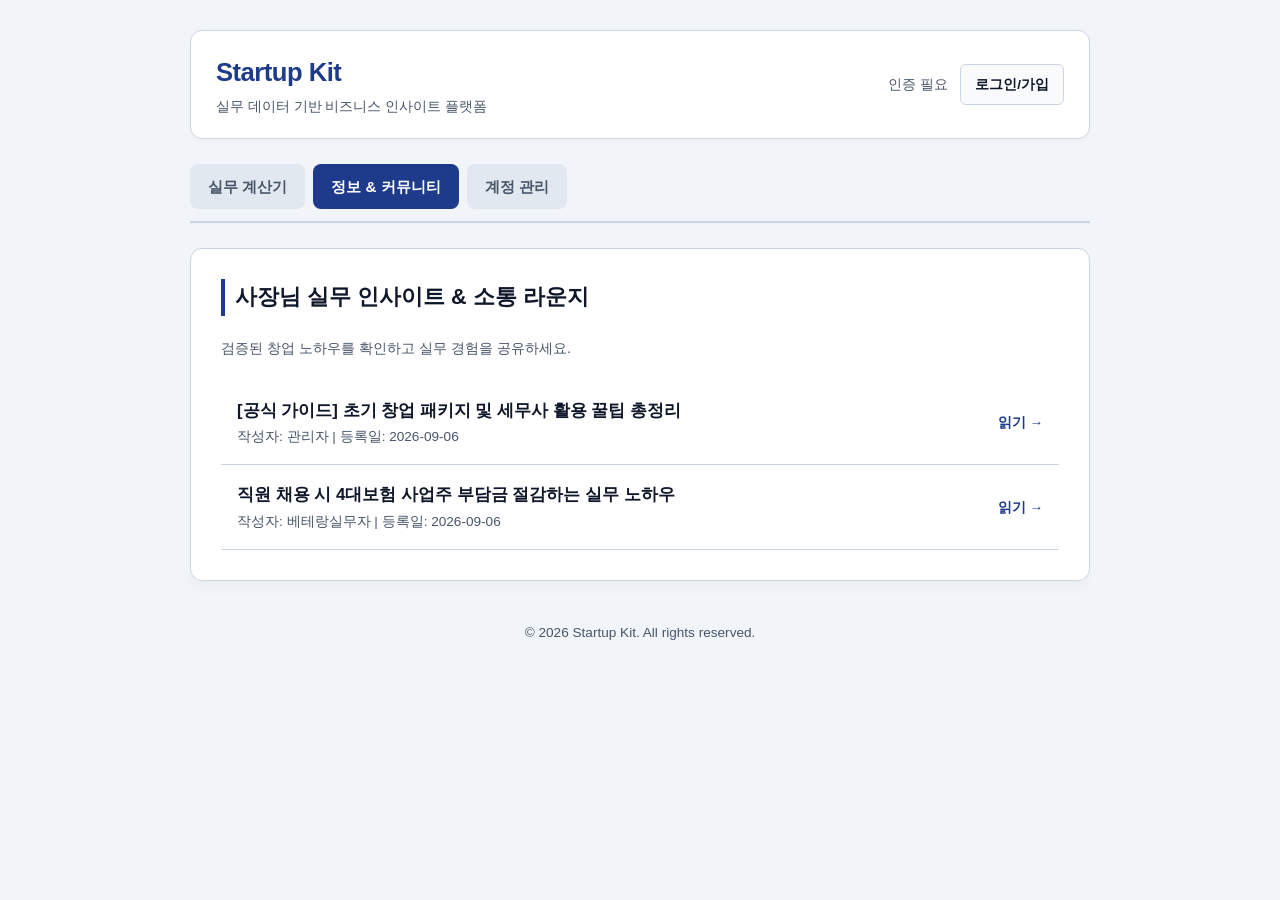
==== community.html @ 8dee493a "Add files via upload" ====
<!DOCTYPE html>
<html lang="ko">
<head>
    <meta charset="UTF-8">
    <meta name="viewport" content="width=device-width, initial-scale=1.0">
    <title>Startup Kit - 사장님 실무 인사이트 & 커뮤니티</title>
    <script async src="https://pagead2.googlesyndication.com/pagead/js/adsbygoogle.js?client=ca-pub-5924680090368411" crossorigin="anonymous"></script>
    <meta name="naver-site-verification" content="8bc5bc1fcde8ded1285e14e2f4ae3583fc9de1a2" />
    <link rel="stylesheet" href="style.css">
</head>
<body>
<div class="container">
    <header>
        <div>
            <h1>Startup Kit</h1>
            <p style="font-size:0.85rem; color:var(--text-sub);">실무 데이터 기반 비즈니스 인사이트 플랫폼</p>
        </div>
        <div class="user-panel" id="user-panel">
            <span id="welcome-msg">인증 필요</span>
            <a href="index.html#auth" id="auth-link-btn">로그인/가입</a>
            <button id="logout-btn" style="display:none; background:#ef4444; color:#fff; border:none;" onclick="handleLogout()">로그아웃</button>
        </div>
    </header>

    <div class="nav-bar">
        <a href="index.html" class="nav-btn">실무 계산기</a>
        <a href="community.html" class="nav-btn active">정보 & 커뮤니티</a>
        <a href="index.html#auth" class="nav-btn" id="nav-auth-btn">계정 관리</a>
    </div>

    <div class="card">
        <div style="display:flex; justify-content:space-between; align-items:center; margin-bottom:20px;">
            <div>
                <h2>사장님 실무 인사이트 & 소통 라운지</h2>
                <p style="font-size:0.9rem; color:var(--text-sub);">검증된 창업 노하우를 확인하고 실무 경험을 공유하세요.</p>
            </div>
            <button class="btn-action" id="write-btn" style="width:auto; padding:10px 18px; margin-top:0; display:none;" onclick="toggleWriteForm()">공식/지식 글쓰기</button>
        </div>

        <div id="write-section" style="display:none; background:#f8fafc; padding:20px; border-radius:8px; border:1px solid var(--border); margin-bottom:20px;">
            <h3 style="font-size:1.05rem; margin-bottom:12px; color:var(--primary);">신규 인사이트 / 정보글 등록</h3>
            <div class="input-group"><label>글 제목</label><input type="text" id="post_title" placeholder="제목을 입력하세요"></div>
            <div class="input-group"><label>본문 내용</label><textarea id="post_content" placeholder="창업 노하우나 세무·노무 실무 정보를 상세히 공유해주세요"></textarea></div>
            <button class="btn-action" onclick="savePost()">게시글 등록 발행</button>
        </div>

        <div id="post-list-container">
            <ul class="post-list" id="post-ul"></ul>
        </div>

        <div id="post-detail-view" style="display:none;">
            <button onclick="backToList()" style="padding:8px 14px; font-size:0.85rem; background:#e2e8f0; border:none; border-radius:6px; cursor:pointer; margin-bottom:15px; font-weight:bold;">← 목록으로 돌아가기</button>
            <div class="post-detail">
                <h3 id="detail-title" style="font-size:1.25rem; color:var(--primary); margin-bottom:10px; font-weight:bold;"></h3>
                <p id="detail-meta" style="font-size:0.85rem; color:var(--text-sub); border-bottom:1px solid var(--border); padding-bottom:10px; margin-bottom:15px;"></p>
                <div id="detail-content" style="font-size:1rem; white-space: pre-line; line-height: 1.8;"></div>
            </div>
        </div>
    </div>

    <footer><p>&copy; 2026 Startup Kit. All rights reserved.</p></footer>
</div>
<script src="script.js"></script>
</body>
</html>
---- style.css ----
:root {
    --primary: #1e3a8a;
    --primary-hover: #1e40af;
    --accent: #d97706;
    --bg-color: #f1f5f9;
    --card-bg: #ffffff;
    --text-main: #0f172a;
    --text-sub: #475569;
    --border: #cbd5e1;
}
* { box-sizing: border-box; margin: 0; padding: 0; font-family: 'Apple SD Gothic Neo', 'Malgun Gothic', sans-serif; }
body { background-color: var(--bg-color); color: var(--text-main); line-height: 1.7; padding: 30px 20px; }
.container { max-width: 900px; margin: 0 auto; }

header { display: flex; justify-content: space-between; align-items: center; margin-bottom: 25px; background: #fff; padding: 20px 25px; border-radius: 12px; border: 1px solid var(--border); box-shadow: 0 4px 6px -1px rgba(0,0,0,0.02); }
header h1 { font-size: 1.6rem; color: var(--primary); font-weight: 800; letter-spacing: -0.5px; }
.user-panel { font-size: 0.9rem; color: var(--text-sub); display: flex; gap: 12px; align-items: center; }
.user-panel button, .user-panel a { padding: 8px 14px; font-size: 0.85rem; border: 1px solid var(--border); background: #f8fafc; border-radius: 6px; cursor: pointer; text-decoration: none; color: var(--text-main); font-weight: 600; }

.nav-bar { display: flex; gap: 8px; margin-bottom: 25px; border-bottom: 2px solid var(--border); padding-bottom: 12px; overflow-x: auto; }
.nav-btn { background: #e2e8f0; border: none; padding: 10px 18px; font-size: 0.95rem; font-weight: 700; border-radius: 8px; cursor: pointer; color: var(--text-sub); text-decoration: none; display: inline-block; transition: all 0.2s; }
.nav-btn.active { background: var(--primary); color: #ffffff; }

.card { background: var(--card-bg); border: 1px solid var(--border); border-radius: 12px; padding: 30px; box-shadow: 0 10px 15px -3px rgba(0,0,0,0.03); margin-bottom: 25px; }
h2 { font-size: 1.35rem; margin-bottom: 20px; color: var(--text-main); border-left: 4px solid var(--primary); padding-left: 10px; font-weight: 700; }

.input-group { margin-bottom: 16px; }
label { display: block; font-size: 0.9rem; font-weight: 700; margin-bottom: 6px; color: var(--text-main); }
input, select, textarea { width: 100%; padding: 12px; border: 1px solid var(--border); border-radius: 8px; font-size: 1rem; background: #fff; }
textarea { resize: vertical; height: 140px; }
input:focus, select:focus, textareafocus { outline: none; border-color: var(--primary); box-shadow: 0 0 0 3px rgba(30,58,138,0.1); }

.btn-action { width: 100%; background: var(--primary); color: #fff; border: none; padding: 14px; font-size: 1rem; font-weight: bold; border-radius: 8px; cursor: pointer; margin-top: 10px; transition: background 0.2s; }
.btn-action:hover { background: var(--primary-hover); }

.result-box { margin-top: 25px; background: #f8fafc; border-radius: 8px; padding: 18px; border: 1px solid var(--border); }
.result-item { display: flex; justify-content: space-between; margin-bottom: 8px; font-size: 0.95rem; }
.result-item span:last-child { font-weight: bold; }
.total-row { border-top: 1px solid var(--border); padding-top: 10px; margin-top: 10px; font-size: 1.05rem; font-weight: bold; color: var(--primary); }

.post-list { list-style: none; margin-top: 15px; }
.post-item { padding: 16px; border-bottom: 1px solid var(--border); cursor: pointer; transition: background 0.1s; display: flex; justify-content: space-between; align-items: center; }
.post-item:hover { background: #f8fafc; border-radius: 8px; }
.post-title { font-weight: bold; font-size: 1.05rem; color: var(--text-main); }
.post-meta { font-size: 0.85rem; color: var(--text-sub); }
.post-detail { background: #fff; padding: 25px; border: 1px solid var(--border); border-radius: 8px; margin-top: 15px; }

.auth-links { display: flex; justify-content: space-between; margin-top: 15px; font-size: 0.85rem; }
.auth-links a { color: var(--text-sub); text-decoration: none; cursor: pointer; }
.auth-links a:hover { color: var(--primary); text-decoration: underline; }

.modal-overlay { display: none; position: fixed; top: 0; left: 0; width: 100%; height: 100%; background: rgba(0,0,0,0.5); justify-content: center; align-items: center; z-index: 1000; }
.modal-card { background: #fff; padding: 25px; border-radius: 12px; width: 90%; max-width: 400px; box-shadow: 0 20px 25px -5px rgba(0,0,0,0.1); }
.modal-card h3 { font-size: 1.1rem; margin-bottom: 15px; color: var(--primary); }
.modal-close { background: #e2e8f0; border: none; padding: 8px 14px; border-radius: 6px; cursor: pointer; font-weight: bold; width: 100%; margin-top: 15px; }

footer { text-align: center; margin-top: 40px; font-size: 0.85rem; color: var(--text-sub); }
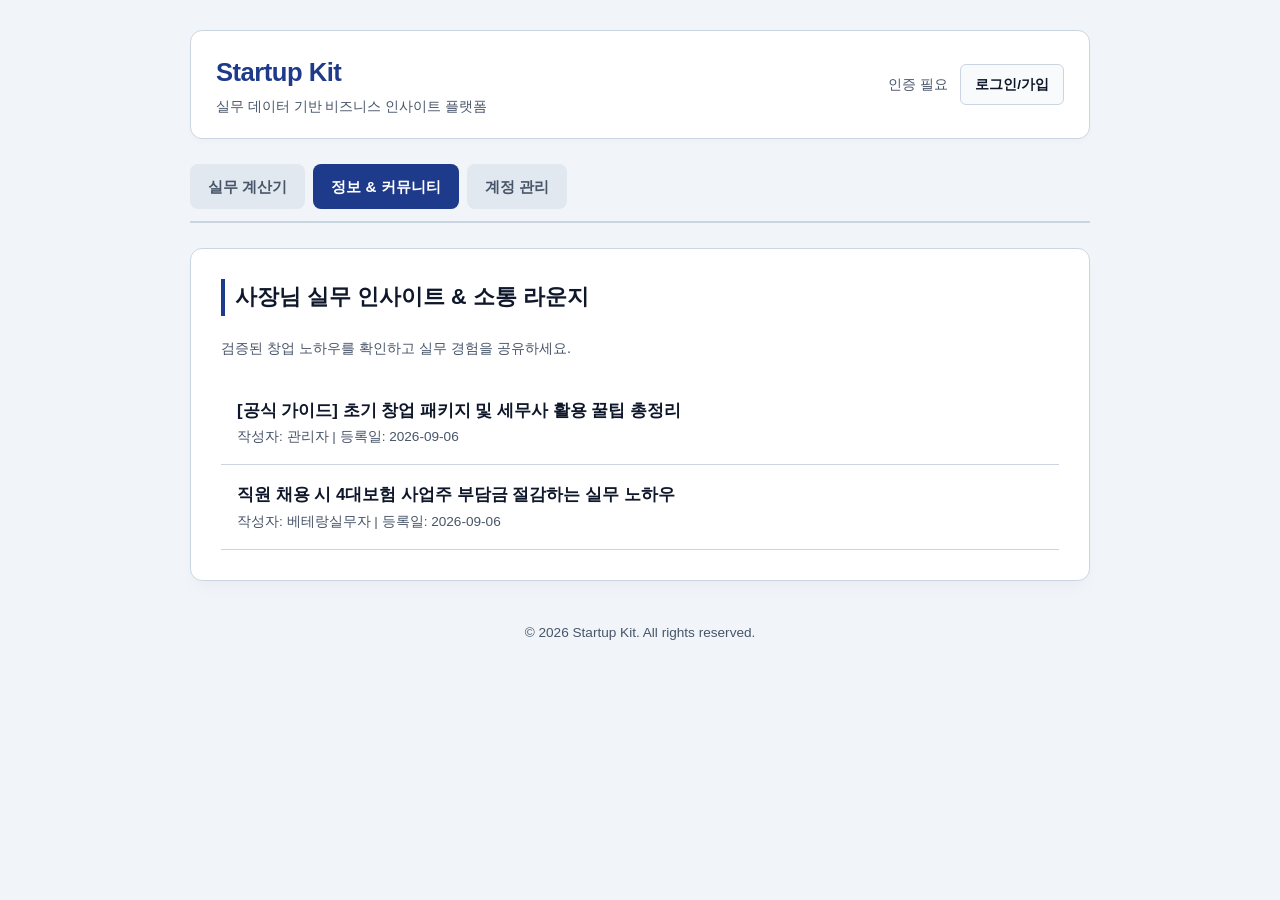
==== commit 1b56faa0: "Add files via upload" ====
--- a/community.html
+++ b/community.html
@@ -34,13 +34,13 @@
                 <h2>사장님 실무 인사이트 & 소통 라운지</h2>
                 <p style="font-size:0.9rem; color:var(--text-sub);">검증된 창업 노하우를 확인하고 실무 경험을 공유하세요.</p>
             </div>
-            <button class="btn-action" id="write-btn" style="width:auto; padding:10px 18px; margin-top:0; display:none;" onclick="toggleWriteForm()">공식/지식 글쓰기</button>
+            <button class="btn-action" id="write-btn" style="width:auto; padding:10px 18px; margin-top:0; display:none;" onclick="toggleWriteForm()">자유 글쓰기</button>
         </div>
 
         <div id="write-section" style="display:none; background:#f8fafc; padding:20px; border-radius:8px; border:1px solid var(--border); margin-bottom:20px;">
-            <h3 style="font-size:1.05rem; margin-bottom:12px; color:var(--primary);">신규 인사이트 / 정보글 등록</h3>
+            <h3 style="font-size:1.05rem; margin-bottom:12px; color:var(--primary);">신규 게시글 등록</h3>
             <div class="input-group"><label>글 제목</label><input type="text" id="post_title" placeholder="제목을 입력하세요"></div>
-            <div class="input-group"><label>본문 내용</label><textarea id="post_content" placeholder="창업 노하우나 세무·노무 실무 정보를 상세히 공유해주세요"></textarea></div>
+            <div class="input-group"><label>본문 내용</label><textarea id="post_content" placeholder="창업 노하우나 고민을 상세히 공유해주세요"></textarea></div>
             <button class="btn-action" onclick="savePost()">게시글 등록 발행</button>
         </div>
 
@@ -49,7 +49,10 @@
         </div>
 
         <div id="post-detail-view" style="display:none;">
-            <button onclick="backToList()" style="padding:8px 14px; font-size:0.85rem; background:#e2e8f0; border:none; border-radius:6px; cursor:pointer; margin-bottom:15px; font-weight:bold;">← 목록으로 돌아가기</button>
+            <div style="display:flex; justify-content:space-between; align-items:center; margin-bottom:15px;">
+                <button onclick="backToList()" style="padding:8px 14px; font-size:0.85rem; background:#e2e8f0; border:none; border-radius:6px; cursor:pointer; font-weight:bold;">← 목록으로 돌아가기</button>
+                <div id="detail-header-action"></div>
+            </div>
             <div class="post-detail">
                 <h3 id="detail-title" style="font-size:1.25rem; color:var(--primary); margin-bottom:10px; font-weight:bold;"></h3>
                 <p id="detail-meta" style="font-size:0.85rem; color:var(--text-sub); border-bottom:1px solid var(--border); padding-bottom:10px; margin-bottom:15px;"></p>
--- a/style.css
+++ b/style.css
@@ -28,7 +28,7 @@
 label { display: block; font-size: 0.9rem; font-weight: 700; margin-bottom: 6px; color: var(--text-main); }
 input, select, textarea { width: 100%; padding: 12px; border: 1px solid var(--border); border-radius: 8px; font-size: 1rem; background: #fff; }
 textarea { resize: vertical; height: 140px; }
-input:focus, select:focus, textareafocus { outline: none; border-color: var(--primary); box-shadow: 0 0 0 3px rgba(30,58,138,0.1); }
+input:focus, select:focus, textarea:focus { outline: none; border-color: var(--primary); box-shadow: 0 0 0 3px rgba(30,58,138,0.1); }
 
 .btn-action { width: 100%; background: var(--primary); color: #fff; border: none; padding: 14px; font-size: 1rem; font-weight: bold; border-radius: 8px; cursor: pointer; margin-top: 10px; transition: background 0.2s; }
 .btn-action:hover { background: var(--primary-hover); }
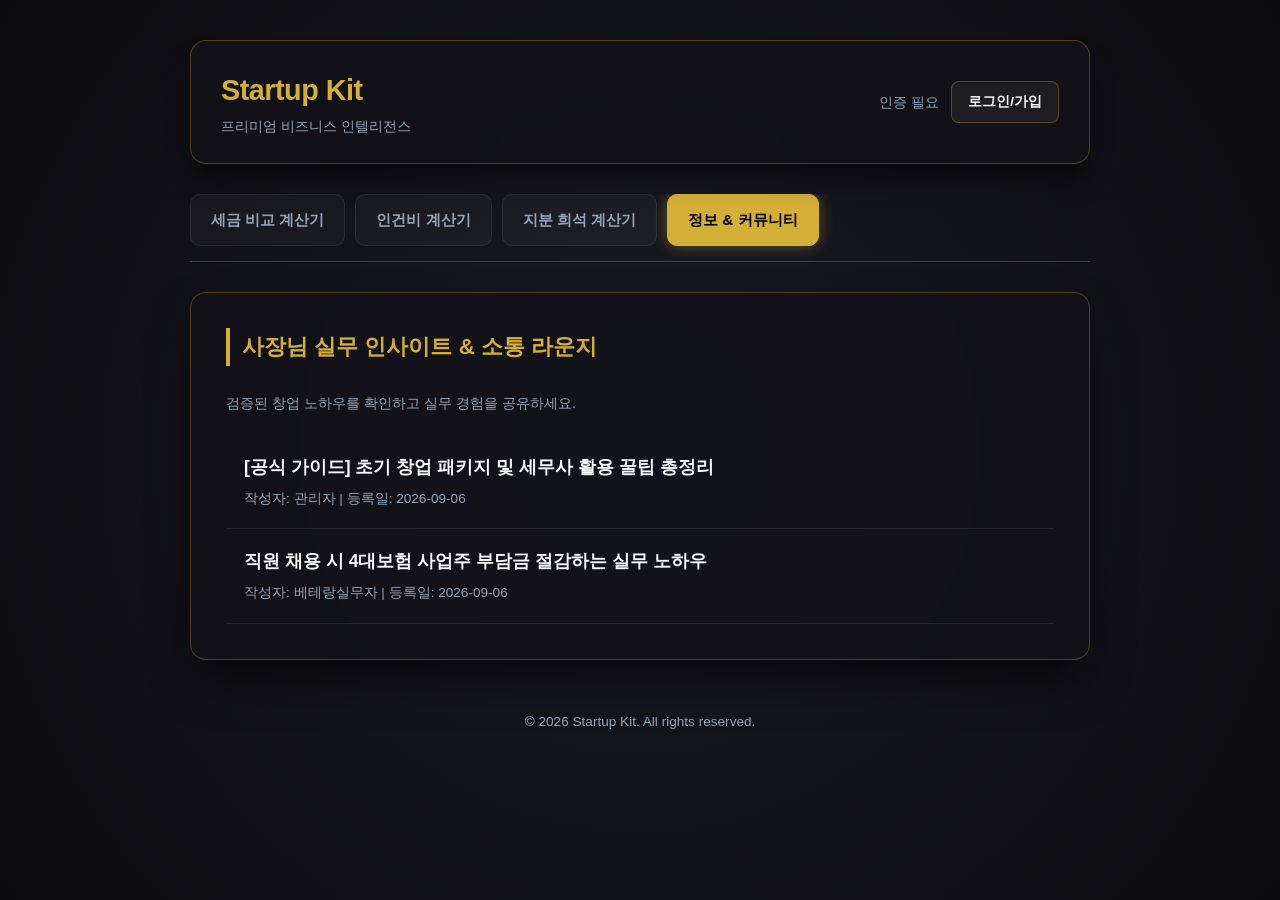
==== commit d167ec0f: "Add files via upload" ====
--- a/community.html
+++ b/community.html
@@ -3,7 +3,7 @@
 <head>
     <meta charset="UTF-8">
     <meta name="viewport" content="width=device-width, initial-scale=1.0">
-    <title>Startup Kit - 사장님 실무 인사이트 & 커뮤니티</title>
+    <title>Startup Kit - 실무 인사이트 & 커뮤니티</title>
     <script async src="https://pagead2.googlesyndication.com/pagead/js/adsbygoogle.js?client=ca-pub-5924680090368411" crossorigin="anonymous"></script>
     <meta name="naver-site-verification" content="8bc5bc1fcde8ded1285e14e2f4ae3583fc9de1a2" />
     <link rel="stylesheet" href="style.css">
@@ -13,19 +13,20 @@
     <header>
         <div>
             <h1>Startup Kit</h1>
-            <p style="font-size:0.85rem; color:var(--text-sub);">실무 데이터 기반 비즈니스 인사이트 플랫폼</p>
+            <p style="font-size:0.85rem; color:var(--text-sub);">프리미엄 비즈니스 인텔리전스</p>
         </div>
         <div class="user-panel" id="user-panel">
             <span id="welcome-msg">인증 필요</span>
             <a href="index.html#auth" id="auth-link-btn">로그인/가입</a>
-            <button id="logout-btn" style="display:none; background:#ef4444; color:#fff; border:none;" onclick="handleLogout()">로그아웃</button>
+            <button id="logout-btn" style="display:none; background:#7f1d1d; color:#fff; border:none;" onclick="handleLogout()">로그아웃</button>
         </div>
     </header>
 
     <div class="nav-bar">
-        <a href="index.html" class="nav-btn">실무 계산기</a>
+        <a href="index.html" class="nav-btn">세금 비교 계산기</a>
+        <a href="labor.html" class="nav-btn">인건비 계산기</a>
+        <a href="dilution.html" class="nav-btn">지분 희석 계산기</a>
         <a href="community.html" class="nav-btn active">정보 & 커뮤니티</a>
-        <a href="index.html#auth" class="nav-btn" id="nav-auth-btn">계정 관리</a>
     </div>
 
     <div class="card">
@@ -34,11 +35,11 @@
                 <h2>사장님 실무 인사이트 & 소통 라운지</h2>
                 <p style="font-size:0.9rem; color:var(--text-sub);">검증된 창업 노하우를 확인하고 실무 경험을 공유하세요.</p>
             </div>
-            <button class="btn-action" id="write-btn" style="width:auto; padding:10px 18px; margin-top:0; display:none;" onclick="toggleWriteForm()">자유 글쓰기</button>
+            <button class="btn-action" id="write-btn" style="width:auto; padding:12px 20px; margin-top:0; display:none;" onclick="toggleWriteForm()">자유 글쓰기</button>
         </div>
 
-        <div id="write-section" style="display:none; background:#f8fafc; padding:20px; border-radius:8px; border:1px solid var(--border); margin-bottom:20px;">
-            <h3 style="font-size:1.05rem; margin-bottom:12px; color:var(--primary);">신규 게시글 등록</h3>
+        <div id="write-section" style="display:none; background:rgba(0,0,0,0.4); padding:20px; border-radius:12px; border:1px solid var(--marble-border); margin-bottom:20px;">
+            <h3 style="font-size:1.05rem; margin-bottom:12px; color:var(--gold);">신규 게시글 등록</h3>
             <div class="input-group"><label>글 제목</label><input type="text" id="post_title" placeholder="제목을 입력하세요"></div>
             <div class="input-group"><label>본문 내용</label><textarea id="post_content" placeholder="창업 노하우나 고민을 상세히 공유해주세요"></textarea></div>
             <button class="btn-action" onclick="savePost()">게시글 등록 발행</button>
@@ -50,12 +51,12 @@
 
         <div id="post-detail-view" style="display:none;">
             <div style="display:flex; justify-content:space-between; align-items:center; margin-bottom:15px;">
-                <button onclick="backToList()" style="padding:8px 14px; font-size:0.85rem; background:#e2e8f0; border:none; border-radius:6px; cursor:pointer; font-weight:bold;">← 목록으로 돌아가기</button>
+                <button onclick="backToList()" style="padding:8px 14px; font-size:0.85rem; background:rgba(255,255,255,0.1); color:#fff; border:none; border-radius:6px; cursor:pointer; font-weight:bold;">← 목록으로 돌아가기</button>
                 <div id="detail-header-action"></div>
             </div>
             <div class="post-detail">
-                <h3 id="detail-title" style="font-size:1.25rem; color:var(--primary); margin-bottom:10px; font-weight:bold;"></h3>
-                <p id="detail-meta" style="font-size:0.85rem; color:var(--text-sub); border-bottom:1px solid var(--border); padding-bottom:10px; margin-bottom:15px;"></p>
+                <h3 id="detail-title" style="font-size:1.25rem; color:var(--gold); margin-bottom:10px; font-weight:bold;"></h3>
+                <p id="detail-meta" style="font-size:0.85rem; color:var(--text-sub); border-bottom:1px solid rgba(212,175,55,0.2); padding-bottom:10px; margin-bottom:15px;"></p>
                 <div id="detail-content" style="font-size:1rem; white-space: pre-line; line-height: 1.8;"></div>
             </div>
         </div>
--- a/style.css
+++ b/style.css
@@ -1,57 +1,91 @@
 :root {
-    --primary: #1e3a8a;
-    --primary-hover: #1e40af;
-    --accent: #d97706;
-    --bg-color: #f1f5f9;
-    --card-bg: #ffffff;
-    --text-main: #0f172a;
-    --text-sub: #475569;
-    --border: #cbd5e1;
+    --bg-dark: #0b0b0f;
+    --card-bg: rgba(18, 18, 24, 0.85);
+    --marble-border: rgba(212, 175, 55, 0.3);
+    --gold: #d4af37;
+    --gold-hover: #f3e5ab;
+    --text-main: #f8fafc;
+    --text-sub: #94a3b8;
 }
+
 * { box-sizing: border-box; margin: 0; padding: 0; font-family: 'Apple SD Gothic Neo', 'Malgun Gothic', sans-serif; }
-body { background-color: var(--bg-color); color: var(--text-main); line-height: 1.7; padding: 30px 20px; }
+body { 
+    background-color: var(--bg-dark); 
+    background-image: radial-gradient(circle at 50% 50%, #1a1a24 0%, #0b0b0f 100%);
+    color: var(--text-main); 
+    line-height: 1.7; 
+    padding: 40px 20px; 
+    min-height: 100vh;
+}
 .container { max-width: 900px; margin: 0 auto; }
 
-header { display: flex; justify-content: space-between; align-items: center; margin-bottom: 25px; background: #fff; padding: 20px 25px; border-radius: 12px; border: 1px solid var(--border); box-shadow: 0 4px 6px -1px rgba(0,0,0,0.02); }
-header h1 { font-size: 1.6rem; color: var(--primary); font-weight: 800; letter-spacing: -0.5px; }
+header { 
+    display: flex; justify-content: space-between; align-items: center; 
+    margin-bottom: 30px; background: var(--card-bg); padding: 25px 30px; 
+    border-radius: 16px; border: 1px solid var(--marble-border); 
+    box-shadow: 0 20px 25px -5px rgba(0, 0, 0, 0.5); backdrop-filter: blur(10px);
+}
+header h1 { font-size: 1.8rem; color: var(--gold); font-weight: 800; letter-spacing: -0.5px; }
 .user-panel { font-size: 0.9rem; color: var(--text-sub); display: flex; gap: 12px; align-items: center; }
-.user-panel button, .user-panel a { padding: 8px 14px; font-size: 0.85rem; border: 1px solid var(--border); background: #f8fafc; border-radius: 6px; cursor: pointer; text-decoration: none; color: var(--text-main); font-weight: 600; }
+.user-panel button, .user-panel a { 
+    padding: 8px 16px; font-size: 0.85rem; border: 1px solid var(--marble-border); 
+    background: rgba(255,255,255,0.05); border-radius: 8px; cursor: pointer; 
+    text-decoration: none; color: var(--text-main); font-weight: 600; transition: 0.2s;
+}
+.user-panel button:hover, .user-panel a:hover { border-color: var(--gold); color: var(--gold); }
 
-.nav-bar { display: flex; gap: 8px; margin-bottom: 25px; border-bottom: 2px solid var(--border); padding-bottom: 12px; overflow-x: auto; }
-.nav-btn { background: #e2e8f0; border: none; padding: 10px 18px; font-size: 0.95rem; font-weight: 700; border-radius: 8px; cursor: pointer; color: var(--text-sub); text-decoration: none; display: inline-block; transition: all 0.2s; }
-.nav-btn.active { background: var(--primary); color: #ffffff; }
+/* 네비게이션바 */
+.nav-bar { display: flex; gap: 10px; margin-bottom: 30px; border-bottom: 1px solid var(--marble-border); padding-bottom: 15px; overflow-x: auto; }
+.nav-btn { 
+    background: rgba(255,255,255,0.03); border: 1px solid rgba(255,255,255,0.08); 
+    padding: 12px 20px; font-size: 0.95rem; font-weight: 700; border-radius: 10px; 
+    cursor: pointer; color: var(--text-sub); text-decoration: none; display: inline-block; transition: all 0.2s; 
+}
+.nav-btn.active { background: var(--gold); color: #000; border-color: var(--gold); box-shadow: 0 0 15px rgba(212,175,55,0.4); }
 
-.card { background: var(--card-bg); border: 1px solid var(--border); border-radius: 12px; padding: 30px; box-shadow: 0 10px 15px -3px rgba(0,0,0,0.03); margin-bottom: 25px; }
-h2 { font-size: 1.35rem; margin-bottom: 20px; color: var(--text-main); border-left: 4px solid var(--primary); padding-left: 10px; font-weight: 700; }
+/* 카드 스타일 (대리석 질감 느낌의 다크글래스) */
+.card { 
+    background: var(--card-bg); border: 1px solid var(--marble-border); 
+    border-radius: 16px; padding: 35px; box-shadow: 0 25px 50px -12px rgba(0, 0, 0, 0.7); 
+    margin-bottom: 30px; backdrop-filter: blur(12px);
+}
+h2 { font-size: 1.4rem; margin-bottom: 25px; color: var(--gold); border-left: 4px solid var(--gold); padding-left: 12px; font-weight: 700; }
 
-.input-group { margin-bottom: 16px; }
-label { display: block; font-size: 0.9rem; font-weight: 700; margin-bottom: 6px; color: var(--text-main); }
-input, select, textarea { width: 100%; padding: 12px; border: 1px solid var(--border); border-radius: 8px; font-size: 1rem; background: #fff; }
+.input-group { margin-bottom: 20px; }
+label { display: block; font-size: 0.9rem; font-weight: 700; margin-bottom: 8px; color: var(--text-main); }
+input, select, textarea { 
+    width: 100%; padding: 14px; border: 1px solid var(--marble-border); 
+    border-radius: 10px; font-size: 1rem; background: rgba(0, 0, 0, 0.4); color: #fff; 
+}
 textarea { resize: vertical; height: 140px; }
-input:focus, select:focus, textarea:focus { outline: none; border-color: var(--primary); box-shadow: 0 0 0 3px rgba(30,58,138,0.1); }
+input:focus, select:focus, textarea:focus { outline: none; border-color: var(--gold); box-shadow: 0 0 0 3px rgba(212,175,55,0.2); }
 
-.btn-action { width: 100%; background: var(--primary); color: #fff; border: none; padding: 14px; font-size: 1rem; font-weight: bold; border-radius: 8px; cursor: pointer; margin-top: 10px; transition: background 0.2s; }
-.btn-action:hover { background: var(--primary-hover); }
+.btn-action { 
+    width: 100%; background: linear-gradient(135deg, #d4af37 0%, #aa7c11 100%); 
+    color: #000; border: none; padding: 16px; font-size: 1.05rem; font-weight: 800; 
+    border-radius: 10px; cursor: pointer; margin-top: 15px; transition: 0.2s; 
+}
+.btn-action:hover { opacity: 0.9; box-shadow: 0 0 20px rgba(212,175,55,0.5); }
 
-.result-box { margin-top: 25px; background: #f8fafc; border-radius: 8px; padding: 18px; border: 1px solid var(--border); }
-.result-item { display: flex; justify-content: space-between; margin-bottom: 8px; font-size: 0.95rem; }
-.result-item span:last-child { font-weight: bold; }
-.total-row { border-top: 1px solid var(--border); padding-top: 10px; margin-top: 10px; font-size: 1.05rem; font-weight: bold; color: var(--primary); }
+.result-box { margin-top: 30px; background: rgba(0, 0, 0, 0.5); border-radius: 10px; padding: 20px; border: 1px solid var(--marble-border); }
+.result-item { display: flex; justify-content: space-between; margin-bottom: 10px; font-size: 1rem; color: var(--text-sub); }
+.result-item span:last-child { font-weight: bold; color: #fff; }
+.total-row { border-top: 1px solid var(--marble-border); padding-top: 12px; margin-top: 12px; font-size: 1.1rem; font-weight: bold; color: var(--gold); display: flex; justify-content: space-between; }
 
 .post-list { list-style: none; margin-top: 15px; }
-.post-item { padding: 16px; border-bottom: 1px solid var(--border); cursor: pointer; transition: background 0.1s; display: flex; justify-content: space-between; align-items: center; }
-.post-item:hover { background: #f8fafc; border-radius: 8px; }
-.post-title { font-weight: bold; font-size: 1.05rem; color: var(--text-main); }
-.post-meta { font-size: 0.85rem; color: var(--text-sub); }
-.post-detail { background: #fff; padding: 25px; border: 1px solid var(--border); border-radius: 8px; margin-top: 15px; }
+.post-item { padding: 18px; border-bottom: 1px solid rgba(255,255,255,0.08); cursor: pointer; transition: 0.1s; display: flex; justify-content: space-between; align-items: center; }
+.post-item:hover { background: rgba(255,255,255,0.03); border-radius: 8px; }
+.post-title { font-weight: bold; font-size: 1.1rem; color: var(--text-main); }
+.post-meta { font-size: 0.85rem; color: var(--text-sub); margin-top: 4px; }
+.post-detail { background: rgba(0,0,0,0.4); padding: 30px; border: 1px solid var(--marble-border); border-radius: 12px; margin-top: 15px; }
 
-.auth-links { display: flex; justify-content: space-between; margin-top: 15px; font-size: 0.85rem; }
+.auth-links { display: flex; justify-content: space-between; margin-top: 18px; font-size: 0.9rem; }
 .auth-links a { color: var(--text-sub); text-decoration: none; cursor: pointer; }
-.auth-links a:hover { color: var(--primary); text-decoration: underline; }
+.auth-links a:hover { color: var(--gold); text-decoration: underline; }
 
-.modal-overlay { display: none; position: fixed; top: 0; left: 0; width: 100%; height: 100%; background: rgba(0,0,0,0.5); justify-content: center; align-items: center; z-index: 1000; }
-.modal-card { background: #fff; padding: 25px; border-radius: 12px; width: 90%; max-width: 400px; box-shadow: 0 20px 25px -5px rgba(0,0,0,0.1); }
-.modal-card h3 { font-size: 1.1rem; margin-bottom: 15px; color: var(--primary); }
-.modal-close { background: #e2e8f0; border: none; padding: 8px 14px; border-radius: 6px; cursor: pointer; font-weight: bold; width: 100%; margin-top: 15px; }
+.modal-overlay { display: none; position: fixed; top: 0; left: 0; width: 100%; height: 100%; background: rgba(0,0,0,0.8); justify-content: center; align-items: center; z-index: 1000; backdrop-filter: blur(5px); }
+.modal-card { background: #121218; padding: 30px; border-radius: 16px; width: 90%; max-width: 420px; border: 1px solid var(--marble-border); }
+.modal-card h3 { font-size: 1.2rem; margin-bottom: 20px; color: var(--gold); }
+.modal-close { background: rgba(255,255,255,0.1); border: none; padding: 10px; border-radius: 8px; cursor: pointer; font-weight: bold; width: 100%; margin-top: 20px; color: #fff; }
 
-footer { text-align: center; margin-top: 40px; font-size: 0.85rem; color: var(--text-sub); }+footer { text-align: center; margin-top: 50px; font-size: 0.85rem; color: var(--text-sub); }
